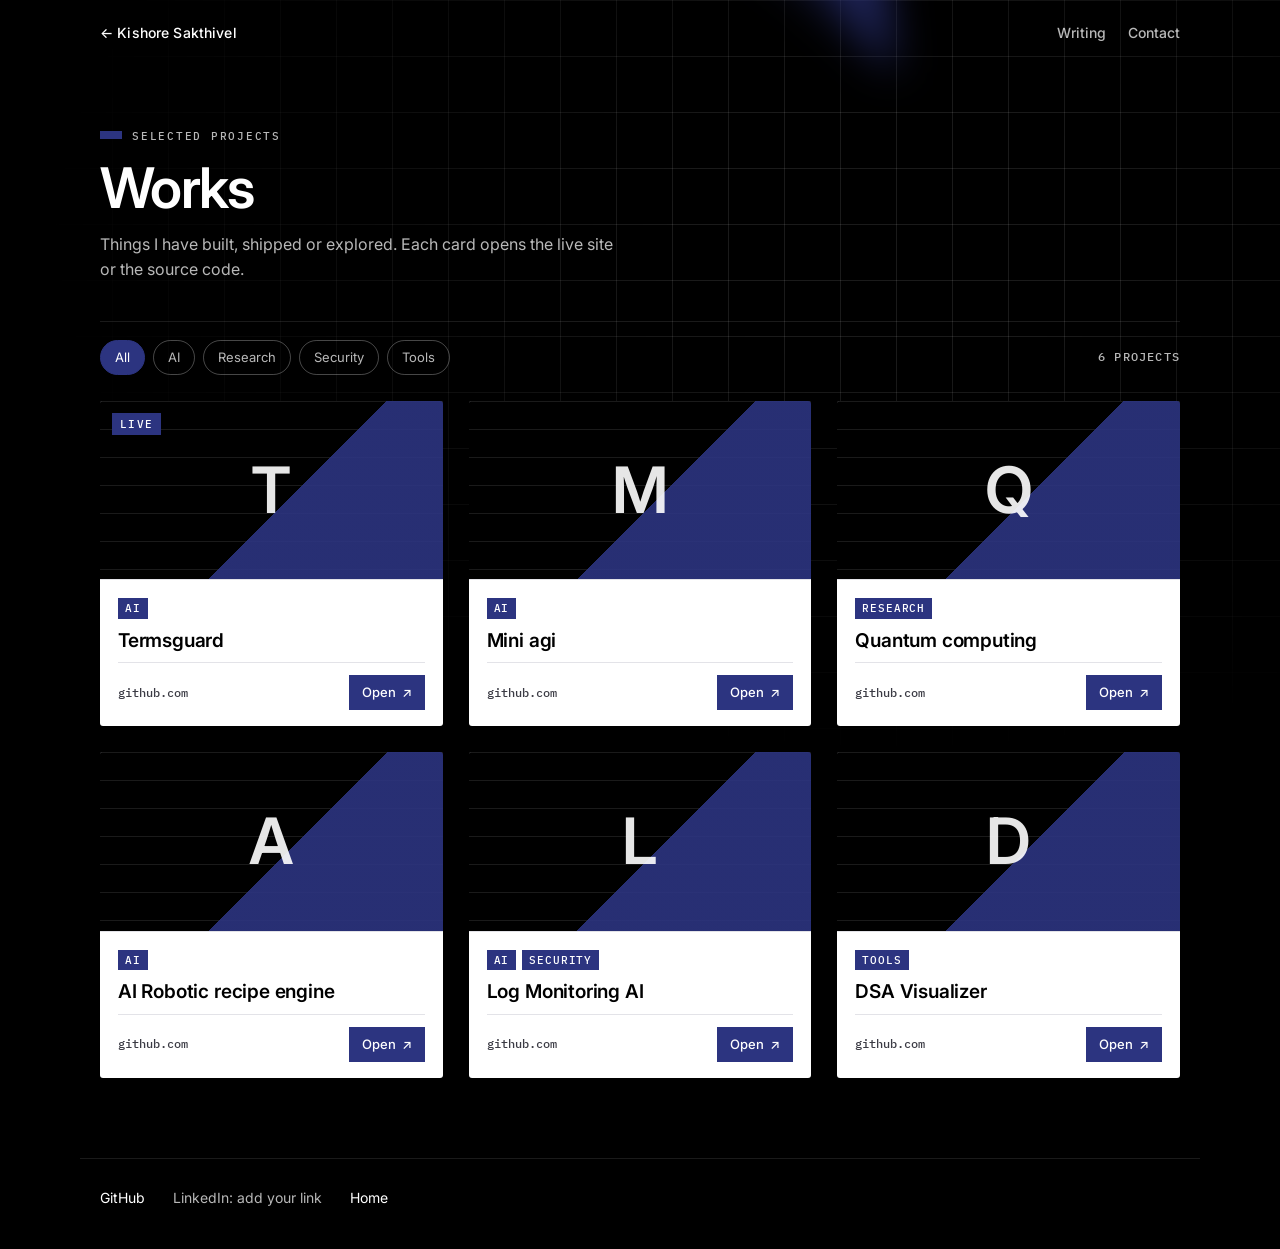
==== works.html @ 1f76fa8b "Add Works page and link it from the Contact section Co-Authored-By: Claude Sonnet 5.5 <noreply@anthr" ====
<!DOCTYPE html>
<html lang="en">
<head>
<meta charset="utf-8">
<meta name="viewport" content="width=device-width, initial-scale=1, viewport-fit=cover">
<meta name="color-scheme" content="dark">
<meta name="theme-color" content="#000000">
<title>Works — Kishore Sakthivel</title>
<meta name="description" content="Projects by Kishore Sakthivel: AI systems, document parsing, security tooling and research experiments.">
<link rel="icon" href="data:image/svg+xml,%3Csvg xmlns='http://www.w3.org/2000/svg' viewBox='0 0 32 32'%3E%3Crect width='32' height='32' fill='%23000'/%3E%3Crect x='7' y='7' width='18' height='18' fill='%232C3480'/%3E%3C/svg%3E">
<link rel="preconnect" href="https://fonts.googleapis.com">
<link rel="preconnect" href="https://fonts.gstatic.com" crossorigin>
<link href="https://fonts.googleapis.com/css2?family=Inter:wght@400;500;600&family=IBM+Plex+Mono:wght@400;500&display=swap" rel="stylesheet">
<link rel="stylesheet" href="works.css">
</head>
<body>
<div class="bg" aria-hidden="true"><i class="grid"></i><i class="beam"></i></div>

<header class="top">
  <a class="back" href="index.html">← Kishore Sakthivel</a>
  <nav><a href="index.html#/writing">Writing</a><a href="index.html#contact">Contact</a></nav>
</header>

<main class="page">
  <section class="intro">
    <p class="label">Selected projects</p>
    <h1>Works</h1>
    <p class="lede">Things I have built, shipped or explored. Each card opens the live site or the source code.</p>
    <div class="bar">
      <div class="filters" id="filters" role="group" aria-label="Filter projects"></div>
      <p class="count" id="count" aria-live="polite"></p>
    </div>
  </section>

  <!--
    HOW TO ADD OR EDIT A PROJECT
    Copy one <a class="work"> block below and change the link. That is all you must do.
    The title, description and thumbnail are fetched from the link automatically
    (GitHub repos use the GitHub API; other sites use their page title and preview image).

    Optional manual values. Anything you set here wins over the automatic value:
      data-title="Project name"
      data-desc="One or two sentences"
      data-image="https://... or a file in this folder, e.g. images/spatial-parse.png"
      data-tags="AI, Python"     (comma separated; also builds the filter buttons)
      data-status="Live"         (small badge on the thumbnail)
  -->
  <section class="grid-works" id="works">

    <a class="work" href="https://github.com/Kishoresweety/Termsguard" data-tags="AI" data-status="Live"></a>

    <a class="work" href="https://github.com/Kishoresweety/Mini_agi" data-tags="AI"></a>

    <a class="work" href="https://github.com/Kishoresweety/Quantum-computing-" data-tags="Research"></a>

    <a class="work" href="https://github.com/Kishoresweety/AI-Robotic-recipe-engine" data-tags="AI"></a>

    <a class="work" href="https://github.com/Kishoresweety/Log-Monitoring-AI" data-tags="AI, Security"></a>

    <a class="work" href="https://github.com/Kishoresweety/DSA--Visualizer" data-tags="Tools"></a>

  </section>

  <p class="empty" id="empty" hidden>No projects with this tag.</p>
</main>

<footer class="foot">
  <a href="https://github.com/Kishoresweety" target="_blank" rel="noopener noreferrer">GitHub</a>
  <span>LinkedIn: add your link</span>
  <a href="index.html">Home</a>
</footer>

<script src="works.js"></script>
</body>
</html>
---- works.css ----
/* Works page.
   Colour plan, roughly 50 / 30 / 10:
   50%  black  #000000  page background and the beam scene
   30%  white  #ffffff  project cards and headings
   10%  blue   #2C3480  beam light, tag chips, buttons, hover block shadow
   Blue is too dark to read as text on black (about 1.9:1), so it is only used as a fill, a glow
   or a shadow. Text on blue is white (about 11:1). */
:root {
  --black: #000000;
  --white: #ffffff;
  --blue: #2C3480;
  --ink-soft: #3b3b44;          /* body text on white cards */
  --white-soft: rgba(255,255,255,.72);
  --white-faint: rgba(255,255,255,.10);
  --radius: 3px;
  --ease: cubic-bezier(.2,.7,.2,1);
  color-scheme: dark;
}
* { box-sizing: border-box; }
[hidden] { display: none !important; }
html { scroll-behavior: smooth; }
body {
  margin: 0;
  background: var(--black);
  color: var(--white);
  font: 15px/1.6 'Inter', system-ui, sans-serif;
  -webkit-font-smoothing: antialiased;
  min-height: 100%;
  overflow-x: hidden;
}
a { color: inherit; }
a:focus-visible, button:focus-visible { outline: 2px solid var(--white); outline-offset: 3px; box-shadow: 0 0 0 5px var(--blue); }

/* ---------- Background: a measuring beam sweeping over a moving grid ---------- */
.bg { position: fixed; inset: 0; z-index: 0; overflow: hidden; pointer-events: none; }
.bg i { position: absolute; display: block; }
.grid {
  inset: -56px 0 0 0;
  background-image:
    linear-gradient(var(--white-faint) 1px, transparent 1px),
    linear-gradient(90deg, var(--white-faint) 1px, transparent 1px);
  background-size: 56px 56px;
  -webkit-mask-image: radial-gradient(ellipse 85% 70% at 70% 30%, #000 20%, transparent 78%);
          mask-image: radial-gradient(ellipse 85% 70% at 70% 30%, #000 20%, transparent 78%);
  animation: drift 7s linear infinite;
}
.beam {
  width: 160vmax; height: 160vmax;
  left: calc(70% - 80vmax); top: calc(-20% - 60vmax);
  background: conic-gradient(from 0deg at 50% 50%, transparent 0deg, transparent 300deg, rgba(44,52,128,.0) 306deg, rgba(44,52,128,.95) 340deg, rgba(44,52,128,.0) 360deg);
  -webkit-mask-image: radial-gradient(circle at 50% 50%, #000 0, #000 28%, transparent 50%);
          mask-image: radial-gradient(circle at 50% 50%, #000 0, #000 28%, transparent 50%);
  filter: blur(20px);
  transform-origin: 50% 50%;
  animation: sweep 28s ease-in-out infinite alternate;
  will-change: transform;
}
@keyframes drift { to { transform: translateY(56px); } }
@keyframes sweep { from { transform: rotate(-38deg); } to { transform: rotate(38deg); } }

/* ---------- Layout ---------- */
.top, .page, .foot { position: relative; z-index: 1; width: 100%; max-width: 1120px; margin-inline: auto; padding-inline: 20px; }
.top { display: flex; justify-content: space-between; align-items: center; gap: 16px; padding-top: calc(22px + env(safe-area-inset-top, 0px)); }
.top a { text-decoration: none; font-size: 14px; font-weight: 500; }
.back { letter-spacing: .01em; }
.top nav { display: flex; gap: 22px; }
.top nav a { color: var(--white-soft); transition: color .2s; }
.top nav a:hover, .back:hover { color: var(--white); }
.page { padding-top: clamp(40px, 8vw, 84px); padding-bottom: 80px; }

.label { margin: 0 0 14px; font: 500 11px/1.5 'IBM Plex Mono', monospace; letter-spacing: .16em; text-transform: uppercase; color: var(--white-soft); }
.label::before { content: ""; display: inline-block; width: 22px; height: 8px; background: var(--blue); margin-right: 10px; vertical-align: 1px; }
h1 { margin: 0 0 14px; font-size: clamp(34px, 5.4vw, 56px); line-height: 1.05; letter-spacing: -.03em; font-weight: 600; text-wrap: balance; }
.lede { margin: 0; max-width: 520px; color: var(--white-soft); font-size: 16px; }
.bar { display: flex; justify-content: space-between; align-items: center; flex-wrap: wrap; gap: 14px; margin: 38px 0 26px; padding-top: 18px; border-top: 1px solid var(--white-faint); }
.filters { display: flex; flex-wrap: wrap; gap: 8px; min-width: 0; }
.filters button {
  font: inherit; font-size: 13px; color: var(--white-soft); background: transparent;
  border: 1px solid rgba(255,255,255,.28); border-radius: 99px; padding: 6px 14px; cursor: pointer;
  transition: background .2s, color .2s, border-color .2s;
}
.filters button:hover { border-color: var(--white); color: var(--white); }
.filters button[aria-pressed="true"] { background: var(--blue); border-color: var(--blue); color: var(--white); }
.count { margin: 0; font: 500 12px/1 'IBM Plex Mono', monospace; letter-spacing: .1em; text-transform: uppercase; color: var(--white-soft); }
.empty { color: var(--white-soft); }

/* ---------- Cards ---------- */
.grid-works { display: grid; grid-template-columns: repeat(auto-fill, minmax(min(100%, 320px), 1fr)); gap: 26px; }
.work {
  display: flex; flex-direction: column; min-width: 0;
  background: var(--white); color: var(--black);
  border-radius: var(--radius); text-decoration: none; overflow: hidden;
  box-shadow: 0 0 0 0 var(--blue);
  transition: transform .35s var(--ease), box-shadow .35s var(--ease);
  animation: rise .7s var(--ease) backwards;
  animation-delay: calc(var(--i, 0) * 70ms);
}
.work:hover, .work:focus-visible { transform: translate(-5px, -5px); box-shadow: 9px 9px 0 0 var(--blue); }
@keyframes rise { from { opacity: 0; transform: translateY(26px); } }

.thumb { position: relative; aspect-ratio: 1.91 / 1; background: #07070d; overflow: hidden; border-bottom: 1px solid #e3e3e8; }
.thumb .ph {
  position: absolute; inset: 0; display: grid; place-items: center;
  font: 600 64px/1 'Inter', sans-serif; color: rgba(255,255,255,.9);
  background:
    linear-gradient(135deg, transparent 0 55%, rgba(44,52,128,.9) 55% 100%),
    linear-gradient(var(--white-faint) 1px, transparent 1px) 0 0 / 100% 28px,
    #000;
}
.thumb img { position: absolute; inset: 0; width: 100%; height: 100%; object-fit: cover; opacity: 0; transition: opacity .5s, transform .6s var(--ease); }
.thumb img.on { opacity: 1; }
.work:hover .thumb img, .work:focus-visible .thumb img { transform: scale(1.045); }
.status { position: absolute; left: 12px; top: 12px; font: 500 10.5px/1 'IBM Plex Mono', monospace; letter-spacing: .12em; text-transform: uppercase; color: var(--white); background: var(--blue); padding: 6px 8px; }

.body { display: flex; flex-direction: column; gap: 10px; padding: 18px 18px 16px; flex: 1; min-width: 0; }
.tags { display: flex; flex-wrap: wrap; gap: 6px; }
.tags span { font: 500 10.5px/1 'IBM Plex Mono', monospace; letter-spacing: .08em; text-transform: uppercase; color: var(--white); background: var(--blue); padding: 5px 7px; }
.t { margin: 0; font-size: 19px; line-height: 1.25; letter-spacing: -.01em; font-weight: 600; overflow-wrap: anywhere; }
.d { margin: 0; color: var(--ink-soft); font-size: 14.5px; line-height: 1.55; display: -webkit-box; -webkit-line-clamp: 4; -webkit-box-orient: vertical; overflow: hidden; }
.d.loading { color: transparent; background: linear-gradient(90deg, #ececf1 25%, #f6f6f9 50%, #ececf1 75%) 0 0 / 200% 100%; border-radius: 2px; min-height: 3.1em; animation: shimmer 1.4s linear infinite; }
@keyframes shimmer { to { background-position: -200% 0; } }
.foot-row { margin-top: auto; padding-top: 12px; display: flex; justify-content: space-between; align-items: center; gap: 12px; border-top: 1px solid #e3e3e8; }
.host { font: 500 11.5px/1.2 'IBM Plex Mono', monospace; color: var(--ink-soft); overflow: hidden; text-overflow: ellipsis; white-space: nowrap; min-width: 0; }
.go { flex: none; font-size: 13px; font-weight: 500; color: var(--white); background: var(--blue); padding: 7px 13px; display: inline-flex; gap: 6px; align-items: center; }
.go b { font-weight: 500; display: inline-block; transition: transform .3s var(--ease); }
.work:hover .go b, .work:focus-visible .go b { transform: translate(3px, -3px); }

.foot { display: flex; flex-wrap: wrap; gap: 8px 28px; padding-block: 28px calc(40px + env(safe-area-inset-bottom, 0px)); border-top: 1px solid var(--white-faint); font-size: 14px; color: var(--white-soft); }
.foot a { text-decoration: none; color: var(--white); }
.foot a:hover { text-decoration: underline; text-underline-offset: 4px; }

@media (max-width: 560px) {
  .grid-works { gap: 20px; }
  .bar { margin-top: 28px; }
}
@media (prefers-reduced-motion: reduce) {
  .grid, .beam, .work, .d.loading { animation: none; }
  .work, .thumb img, .go b { transition: none; }
  .beam { transform: rotate(8deg); }
}
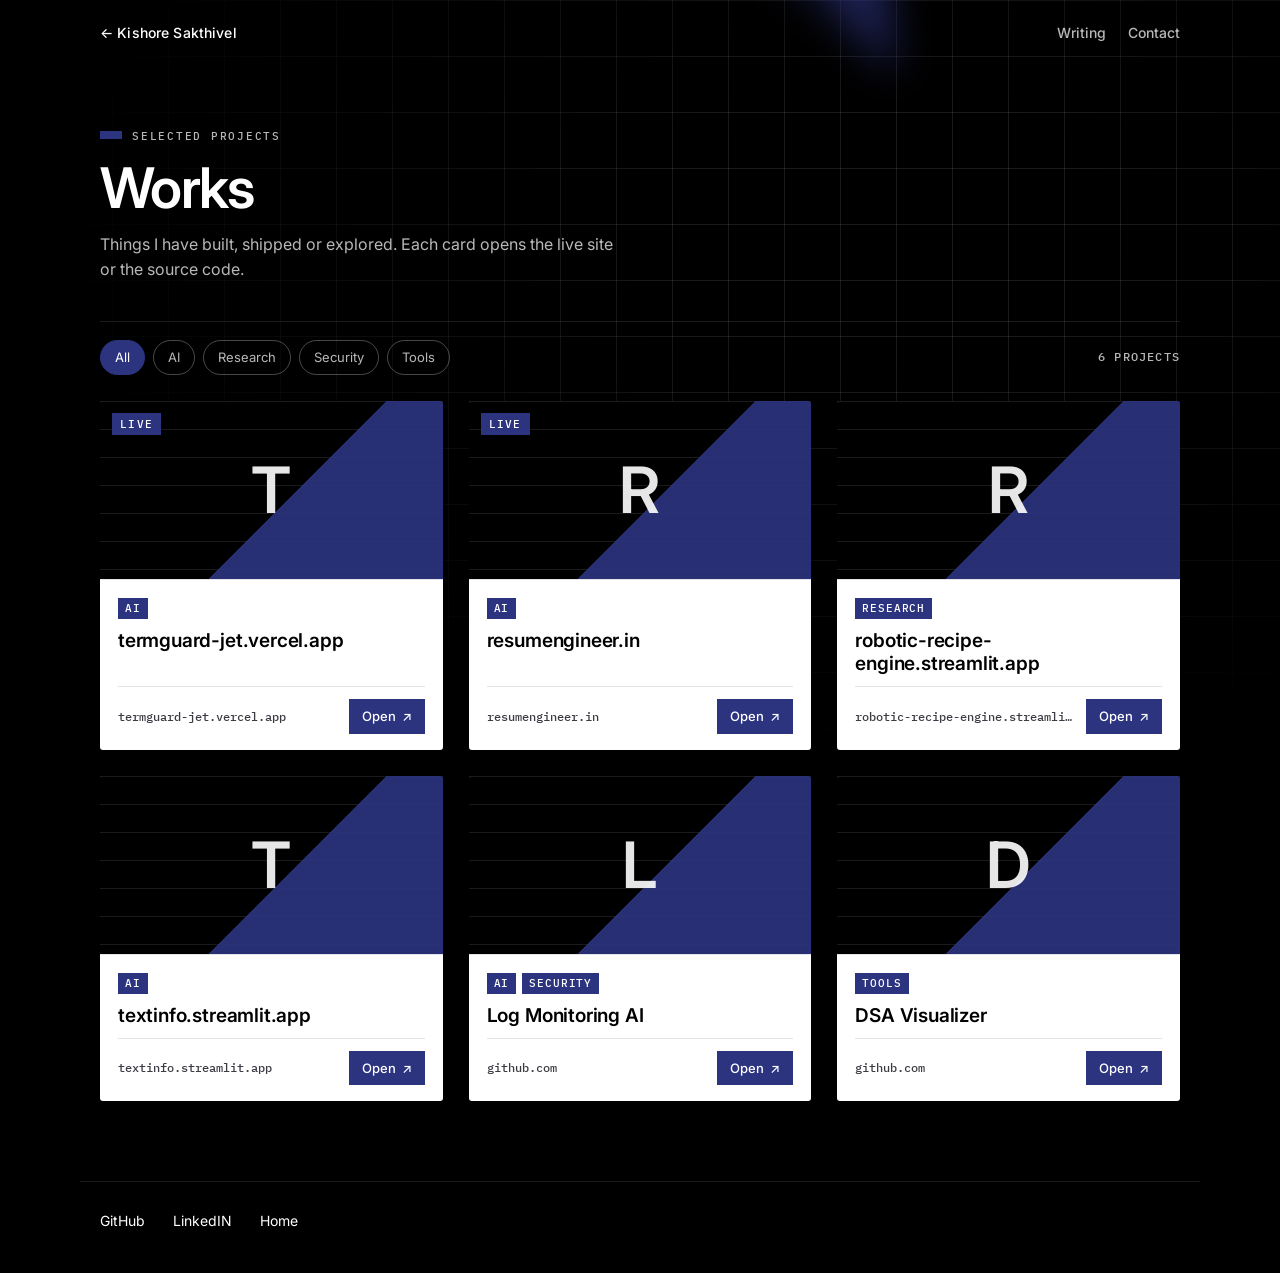
==== commit aa8a3e8f: "Update works.html" ====
--- a/works.html
+++ b/works.html
@@ -47,13 +47,13 @@
   -->
   <section class="grid-works" id="works">
 
-    <a class="work" href="https://github.com/Kishoresweety/Termsguard" data-tags="AI" data-status="Live"></a>
+    <a class="work" href="https://termguard-jet.vercel.app/" data-tags="AI" data-status="Live"></a>
 
-    <a class="work" href="https://github.com/Kishoresweety/Mini_agi" data-tags="AI"></a>
+    <a class="work" href="https://resumengineer.in" data-tags="AI" data-status="Live"></a>
 
-    <a class="work" href="https://github.com/Kishoresweety/Quantum-computing-" data-tags="Research"></a>
+    <a class="work" href="https://robotic-recipe-engine.streamlit.app/" data-tags="Research"></a>
 
-    <a class="work" href="https://github.com/Kishoresweety/AI-Robotic-recipe-engine" data-tags="AI"></a>
+    <a class="work" href="https://textinfo.streamlit.app/" data-tags="AI"></a>
 
     <a class="work" href="https://github.com/Kishoresweety/Log-Monitoring-AI" data-tags="AI, Security"></a>
 
@@ -66,7 +66,7 @@
 
 <footer class="foot">
   <a href="https://github.com/Kishoresweety" target="_blank" rel="noopener noreferrer">GitHub</a>
-  <span>LinkedIn: add your link</span>
+  <a href="https://www.linkedin.com/in/kishore2000">LinkedIN</a>
   <a href="index.html">Home</a>
 </footer>
 
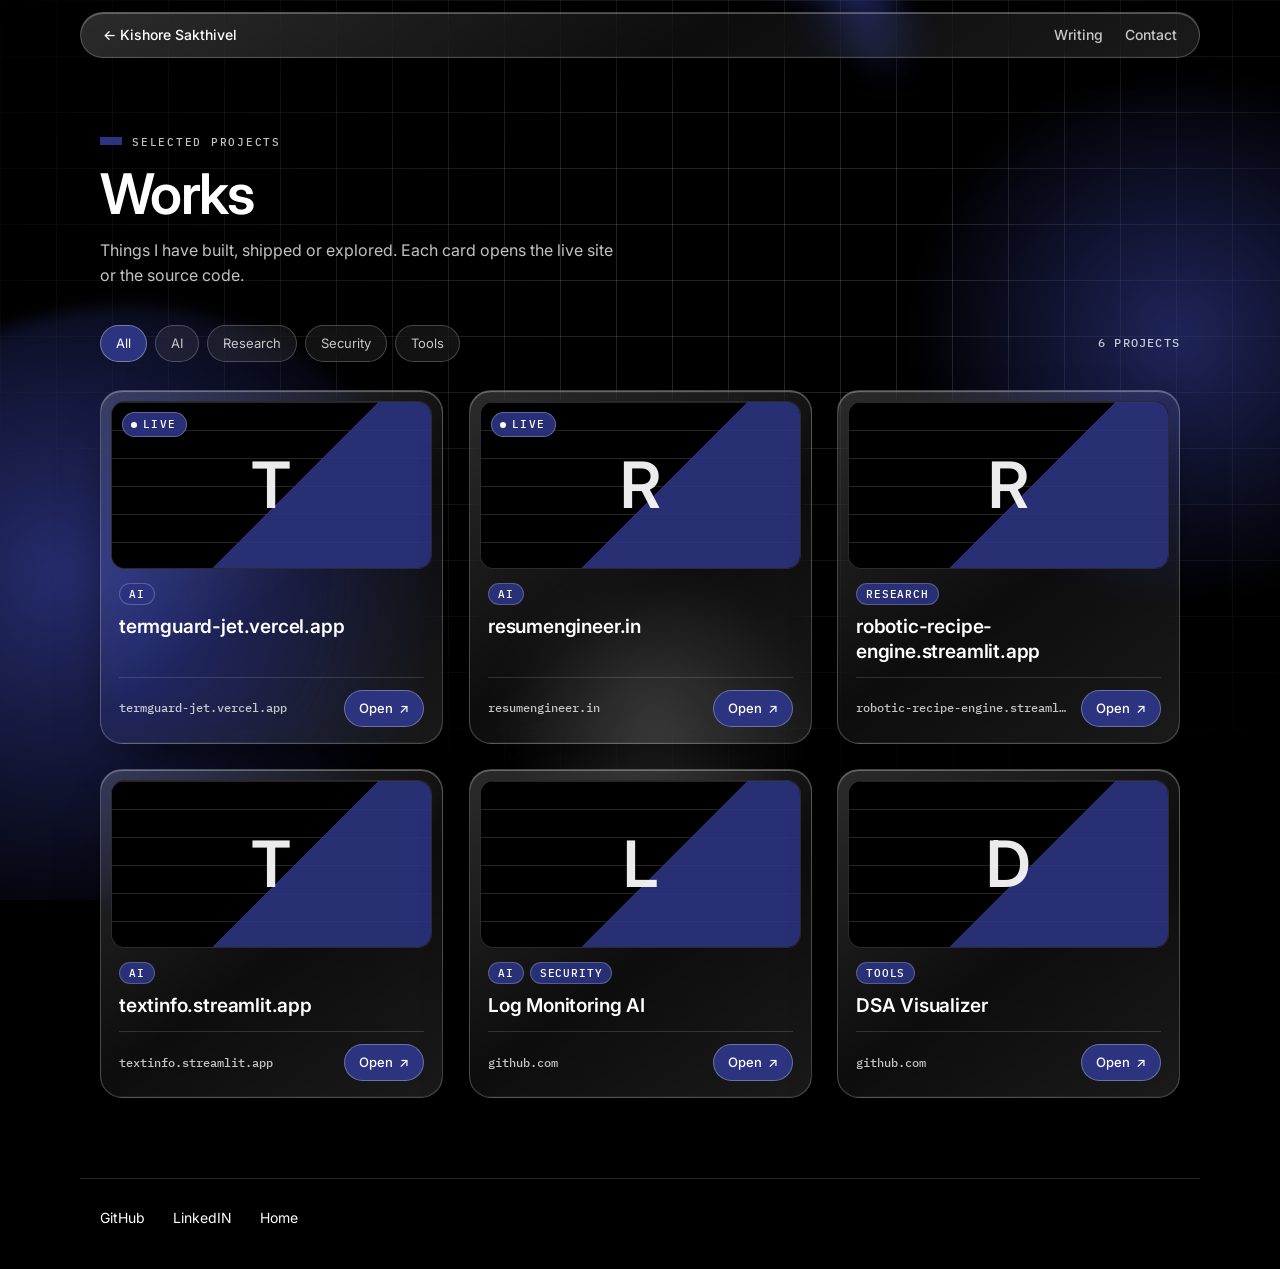
==== commit c9b60bd9: "Works page: glassmorphism cards, orbs and richer card motion Co-Authored-By: Claude Sonnet 5.5 <nore" ====
--- a/works.html
+++ b/works.html
@@ -14,7 +14,7 @@
 <link rel="stylesheet" href="works.css">
 </head>
 <body>
-<div class="bg" aria-hidden="true"><i class="grid"></i><i class="beam"></i></div>
+<div class="bg" aria-hidden="true"><i class="grid"></i><i class="orb o1"></i><i class="orb o2"></i><i class="orb o3"></i><i class="beam"></i></div>
 
 <header class="top">
   <a class="back" href="index.html">← Kishore Sakthivel</a>
--- a/works.css
+++ b/works.css
@@ -1,18 +1,20 @@
-/* Works page.
+/* Works page: glassmorphism on a black scene.
    Colour plan, roughly 50 / 30 / 10:
-   50%  black  #000000  page background and the beam scene
-   30%  white  #ffffff  project cards and headings
-   10%  blue   #2C3480  beam light, tag chips, buttons, hover block shadow
-   Blue is too dark to read as text on black (about 1.9:1), so it is only used as a fill, a glow
-   or a shadow. Text on blue is white (about 11:1). */
+   50%  black  #000000  page background and the scene behind the glass
+   30%  white  #ffffff  frosted glass tint, text, borders and highlights
+   10%  blue   #2C3480  light beam, orbs, tag chips, buttons and the hover glow
+   Blue is too dark to read as text on black (about 1.9:1), so it is only used as a fill, a glow or a border.
+   Text on blue is white (about 11:1). */
+@property --spin { syntax: '<angle>'; inherits: false; initial-value: 0deg; }
+
 :root {
   --black: #000000;
   --white: #ffffff;
   --blue: #2C3480;
-  --ink-soft: #3b3b44;          /* body text on white cards */
-  --white-soft: rgba(255,255,255,.72);
-  --white-faint: rgba(255,255,255,.10);
-  --radius: 3px;
+  --text-soft: rgba(255,255,255,.76);
+  --line: rgba(255,255,255,.14);
+  --glass: linear-gradient(145deg, rgba(255,255,255,.17), rgba(255,255,255,.05) 55%, rgba(255,255,255,.10));
+  --glass-line: rgba(255,255,255,.22);
   --ease: cubic-bezier(.2,.7,.2,1);
   color-scheme: dark;
 }
@@ -20,121 +22,190 @@
 [hidden] { display: none !important; }
 html { scroll-behavior: smooth; }
 body {
-  margin: 0;
-  background: var(--black);
-  color: var(--white);
+  margin: 0; min-height: 100%;
+  background: var(--black); color: var(--white);
   font: 15px/1.6 'Inter', system-ui, sans-serif;
   -webkit-font-smoothing: antialiased;
-  min-height: 100%;
   overflow-x: hidden;
 }
 a { color: inherit; }
 a:focus-visible, button:focus-visible { outline: 2px solid var(--white); outline-offset: 3px; box-shadow: 0 0 0 5px var(--blue); }
 
-/* ---------- Background: a measuring beam sweeping over a moving grid ---------- */
+/* ---------- Scene: a measuring beam over a drifting grid, with three soft orbs for the glass to frost ---------- */
 .bg { position: fixed; inset: 0; z-index: 0; overflow: hidden; pointer-events: none; }
 .bg i { position: absolute; display: block; }
 .grid {
   inset: -56px 0 0 0;
-  background-image:
-    linear-gradient(var(--white-faint) 1px, transparent 1px),
-    linear-gradient(90deg, var(--white-faint) 1px, transparent 1px);
+  background-image: linear-gradient(var(--line) 1px, transparent 1px), linear-gradient(90deg, var(--line) 1px, transparent 1px);
   background-size: 56px 56px;
-  -webkit-mask-image: radial-gradient(ellipse 85% 70% at 70% 30%, #000 20%, transparent 78%);
-          mask-image: radial-gradient(ellipse 85% 70% at 70% 30%, #000 20%, transparent 78%);
+  -webkit-mask-image: radial-gradient(ellipse 90% 75% at 60% 35%, #000 15%, transparent 78%);
+          mask-image: radial-gradient(ellipse 90% 75% at 60% 35%, #000 15%, transparent 78%);
   animation: drift 7s linear infinite;
 }
 .beam {
-  width: 160vmax; height: 160vmax;
-  left: calc(70% - 80vmax); top: calc(-20% - 60vmax);
-  background: conic-gradient(from 0deg at 50% 50%, transparent 0deg, transparent 300deg, rgba(44,52,128,.0) 306deg, rgba(44,52,128,.95) 340deg, rgba(44,52,128,.0) 360deg);
+  width: 160vmax; height: 160vmax; left: calc(70% - 80vmax); top: calc(-20% - 60vmax);
+  background: conic-gradient(from 0deg at 50% 50%, transparent 0deg, transparent 300deg, rgba(44,52,128,0) 306deg, rgba(44,52,128,.95) 340deg, rgba(44,52,128,0) 360deg);
   -webkit-mask-image: radial-gradient(circle at 50% 50%, #000 0, #000 28%, transparent 50%);
           mask-image: radial-gradient(circle at 50% 50%, #000 0, #000 28%, transparent 50%);
   filter: blur(20px);
-  transform-origin: 50% 50%;
   animation: sweep 28s ease-in-out infinite alternate;
   will-change: transform;
 }
-@keyframes drift { to { transform: translateY(56px); } }
-@keyframes sweep { from { transform: rotate(-38deg); } to { transform: rotate(38deg); } }
+.orb { border-radius: 50%; filter: blur(8px); will-change: transform; }
+.o1 { width: 52vmax; height: 52vmax; left: -16vmax; top: 34%; background: radial-gradient(circle at 40% 40%, rgba(44,52,128,.85), rgba(44,52,128,0) 68%); animation: roam1 26s ease-in-out infinite alternate; }
+.o2 { width: 44vmax; height: 44vmax; right: -14vmax; top: 6%; background: radial-gradient(circle at 50% 50%, rgba(44,52,128,.7), rgba(44,52,128,0) 68%); animation: roam2 31s ease-in-out infinite alternate; }
+.o3 { width: 26vmax; height: 26vmax; left: 38%; top: 62%; background: radial-gradient(circle at 50% 50%, rgba(255,255,255,.16), rgba(255,255,255,0) 68%); animation: roam3 24s ease-in-out infinite alternate; }
+@keyframes drift  { to { transform: translateY(56px); } }
+@keyframes sweep  { from { transform: rotate(-38deg); } to { transform: rotate(38deg); } }
+@keyframes roam1  { to { transform: translate(14vmax, -10vmax) scale(1.12); } }
+@keyframes roam2  { to { transform: translate(-12vmax, 14vmax) scale(.9); } }
+@keyframes roam3  { to { transform: translate(-18vmax, -12vmax) scale(1.2); } }
 
 /* ---------- Layout ---------- */
-.top, .page, .foot { position: relative; z-index: 1; width: 100%; max-width: 1120px; margin-inline: auto; padding-inline: 20px; }
-.top { display: flex; justify-content: space-between; align-items: center; gap: 16px; padding-top: calc(22px + env(safe-area-inset-top, 0px)); }
+.page, .foot { position: relative; z-index: 1; width: 100%; max-width: 1120px; margin-inline: auto; padding-inline: 20px; }
+.top {
+  position: sticky; top: calc(12px + env(safe-area-inset-top, 0px)); z-index: 5;
+  width: min(1120px, calc(100% - 32px)); margin: calc(12px + env(safe-area-inset-top, 0px)) auto 0;
+  display: flex; justify-content: space-between; align-items: center; gap: 16px;
+  padding: 11px 22px; border-radius: 99px;
+  background: var(--glass); border: 1px solid var(--glass-line);
+  -webkit-backdrop-filter: blur(18px) saturate(150%); backdrop-filter: blur(18px) saturate(150%);
+  box-shadow: inset 0 1px 0 rgba(255,255,255,.28), 0 14px 30px -18px rgba(0,0,0,.9);
+}
 .top a { text-decoration: none; font-size: 14px; font-weight: 500; }
-.back { letter-spacing: .01em; }
 .top nav { display: flex; gap: 22px; }
-.top nav a { color: var(--white-soft); transition: color .2s; }
+.top nav a { color: var(--text-soft); transition: color .2s; }
 .top nav a:hover, .back:hover { color: var(--white); }
-.page { padding-top: clamp(40px, 8vw, 84px); padding-bottom: 80px; }
-
-.label { margin: 0 0 14px; font: 500 11px/1.5 'IBM Plex Mono', monospace; letter-spacing: .16em; text-transform: uppercase; color: var(--white-soft); }
+.page { padding-top: clamp(36px, 7vw, 76px); padding-bottom: 80px; }
+
+.label { margin: 0 0 14px; font: 500 11px/1.5 'IBM Plex Mono', monospace; letter-spacing: .16em; text-transform: uppercase; color: var(--text-soft); }
 .label::before { content: ""; display: inline-block; width: 22px; height: 8px; background: var(--blue); margin-right: 10px; vertical-align: 1px; }
 h1 { margin: 0 0 14px; font-size: clamp(34px, 5.4vw, 56px); line-height: 1.05; letter-spacing: -.03em; font-weight: 600; text-wrap: balance; }
-.lede { margin: 0; max-width: 520px; color: var(--white-soft); font-size: 16px; }
-.bar { display: flex; justify-content: space-between; align-items: center; flex-wrap: wrap; gap: 14px; margin: 38px 0 26px; padding-top: 18px; border-top: 1px solid var(--white-faint); }
+.lede { margin: 0; max-width: 520px; color: var(--text-soft); font-size: 16px; }
+.bar { display: flex; justify-content: space-between; align-items: center; flex-wrap: wrap; gap: 14px; margin: 36px 0 28px; }
 .filters { display: flex; flex-wrap: wrap; gap: 8px; min-width: 0; }
 .filters button {
-  font: inherit; font-size: 13px; color: var(--white-soft); background: transparent;
-  border: 1px solid rgba(255,255,255,.28); border-radius: 99px; padding: 6px 14px; cursor: pointer;
-  transition: background .2s, color .2s, border-color .2s;
-}
-.filters button:hover { border-color: var(--white); color: var(--white); }
-.filters button[aria-pressed="true"] { background: var(--blue); border-color: var(--blue); color: var(--white); }
-.count { margin: 0; font: 500 12px/1 'IBM Plex Mono', monospace; letter-spacing: .1em; text-transform: uppercase; color: var(--white-soft); }
-.empty { color: var(--white-soft); }
-
-/* ---------- Cards ---------- */
+  font: inherit; font-size: 13px; color: var(--text-soft); cursor: pointer;
+  background: rgba(255,255,255,.07); border: 1px solid var(--glass-line); border-radius: 99px; padding: 7px 15px;
+  -webkit-backdrop-filter: blur(10px); backdrop-filter: blur(10px);
+  transition: background .25s, color .25s, border-color .25s, transform .25s var(--ease);
+}
+.filters button:hover { color: var(--white); border-color: rgba(255,255,255,.5); transform: translateY(-2px); }
+.filters button[aria-pressed="true"] { background: var(--blue); border-color: rgba(255,255,255,.35); color: var(--white); }
+.count { margin: 0; font: 500 12px/1 'IBM Plex Mono', monospace; letter-spacing: .1em; text-transform: uppercase; color: var(--text-soft); }
+.empty { color: var(--text-soft); }
+
+/* ---------- Glass cards ---------- */
 .grid-works { display: grid; grid-template-columns: repeat(auto-fill, minmax(min(100%, 320px), 1fr)); gap: 26px; }
 .work {
-  display: flex; flex-direction: column; min-width: 0;
-  background: var(--white); color: var(--black);
-  border-radius: var(--radius); text-decoration: none; overflow: hidden;
-  box-shadow: 0 0 0 0 var(--blue);
-  transition: transform .35s var(--ease), box-shadow .35s var(--ease);
-  animation: rise .7s var(--ease) backwards;
-  animation-delay: calc(var(--i, 0) * 70ms);
-}
-.work:hover, .work:focus-visible { transform: translate(-5px, -5px); box-shadow: 9px 9px 0 0 var(--blue); }
-@keyframes rise { from { opacity: 0; transform: translateY(26px); } }
-
-.thumb { position: relative; aspect-ratio: 1.91 / 1; background: #07070d; overflow: hidden; border-bottom: 1px solid #e3e3e8; }
+  position: relative; isolation: isolate; display: flex; flex-direction: column; min-width: 0;
+  padding: 10px; border-radius: 22px; color: var(--white); text-decoration: none;
+  background: var(--glass); border: 1px solid var(--glass-line);
+  -webkit-backdrop-filter: blur(16px) saturate(150%); backdrop-filter: blur(16px) saturate(150%);
+  box-shadow: inset 0 1px 0 rgba(255,255,255,.3), inset 0 -1px 0 rgba(255,255,255,.05), 0 26px 50px -26px rgba(0,0,0,.95);
+  transform: perspective(900px) rotateX(var(--rx, 0deg)) rotateY(var(--ry, 0deg)) translateY(var(--lift, 0px));
+  transition:
+    transform .3s ease-out, box-shadow .45s var(--ease), border-color .45s,
+    opacity .9s var(--ease) var(--d, 0ms), filter .9s var(--ease) var(--d, 0ms),
+    scale .9s var(--ease) var(--d, 0ms), translate .9s var(--ease) var(--d, 0ms);
+}
+/* Scroll reveal: blur in, rise and settle. Classes are added by works.js. */
+.work.pre:not(.in) { opacity: 0; filter: blur(12px); scale: .94; translate: 0 34px; }
+.work.in { animation: bob 7s ease-in-out calc(1.4s + var(--d, 0ms)) infinite alternate; }
+.work.in:nth-child(even) { animation-duration: 8.4s; }
+.work.in:nth-child(3n) { animation-duration: 9.6s; }
+@keyframes bob { from { translate: 0 0; } to { translate: 0 -6px; } }
+
+.work:hover, .work:focus-visible {
+  --lift: -6px; animation-play-state: paused; border-color: rgba(255,255,255,.4);
+  box-shadow: inset 0 1px 0 rgba(255,255,255,.45), 0 0 0 1px rgba(44,52,128,.9), 0 30px 60px -20px rgba(44,52,128,.95), 0 0 70px -10px rgba(44,52,128,.9);
+}
+/* Edge light: a bright arc travels around the border on hover */
+.work::before {
+  content: ""; position: absolute; inset: -1px; border-radius: inherit; padding: 1px; pointer-events: none; z-index: 2;
+  background: conic-gradient(from var(--spin), transparent 0 58%, rgba(255,255,255,.95) 76%, #2C3480 88%, transparent 96%);
+  -webkit-mask: linear-gradient(#000 0 0) content-box, linear-gradient(#000 0 0); -webkit-mask-composite: xor;
+          mask: linear-gradient(#000 0 0) content-box exclude, linear-gradient(#000 0 0);
+  opacity: 0; transition: opacity .4s; animation: spin 3.2s linear infinite;
+}
+/* Sheen: a soft highlight that follows the pointer */
+.work::after {
+  content: ""; position: absolute; inset: 0; border-radius: inherit; pointer-events: none; z-index: 1;
+  background: radial-gradient(360px circle at var(--mx, 50%) var(--my, 0%), rgba(255,255,255,.2), transparent 45%);
+  opacity: 0; transition: opacity .4s;
+}
+.work:hover::before, .work:focus-visible::before, .work:hover::after, .work:focus-visible::after { opacity: 1; }
+@keyframes spin { to { --spin: 360deg; } }
+
+.thumb { position: relative; aspect-ratio: 1.91 / 1; border-radius: 14px; overflow: hidden; background: #07070d; border: 1px solid var(--line); }
 .thumb .ph {
   position: absolute; inset: 0; display: grid; place-items: center;
-  font: 600 64px/1 'Inter', sans-serif; color: rgba(255,255,255,.9);
-  background:
-    linear-gradient(135deg, transparent 0 55%, rgba(44,52,128,.9) 55% 100%),
-    linear-gradient(var(--white-faint) 1px, transparent 1px) 0 0 / 100% 28px,
-    #000;
-}
-.thumb img { position: absolute; inset: 0; width: 100%; height: 100%; object-fit: cover; opacity: 0; transition: opacity .5s, transform .6s var(--ease); }
+  font: 600 64px/1 'Inter', sans-serif; color: rgba(255,255,255,.92);
+  background: linear-gradient(135deg, transparent 0 55%, rgba(44,52,128,.9) 55% 100%), linear-gradient(var(--line) 1px, transparent 1px) 0 0 / 100% 28px, #000;
+}
+.thumb img { position: absolute; inset: 0; width: 100%; height: 100%; object-fit: cover; opacity: 0; transition: opacity .6s, transform .8s var(--ease); }
 .thumb img.on { opacity: 1; }
-.work:hover .thumb img, .work:focus-visible .thumb img { transform: scale(1.045); }
-.status { position: absolute; left: 12px; top: 12px; font: 500 10.5px/1 'IBM Plex Mono', monospace; letter-spacing: .12em; text-transform: uppercase; color: var(--white); background: var(--blue); padding: 6px 8px; }
-
-.body { display: flex; flex-direction: column; gap: 10px; padding: 18px 18px 16px; flex: 1; min-width: 0; }
+.work:hover .thumb img, .work:focus-visible .thumb img { transform: scale(1.07); }
+/* Scan: a light bar sweeps across the thumbnail each time you hover */
+.thumb::after {
+  content: ""; position: absolute; inset: 0; pointer-events: none;
+  background: linear-gradient(105deg, transparent 38%, rgba(255,255,255,.34) 50%, transparent 62%);
+  transform: translateX(-130%);
+}
+.work:hover .thumb::after, .work:focus-visible .thumb::after { transform: translateX(130%); transition: transform 1s var(--ease); }
+.status {
+  position: absolute; left: 10px; top: 10px; font: 500 10.5px/1 'IBM Plex Mono', monospace; letter-spacing: .12em; text-transform: uppercase;
+  color: var(--white); background: rgba(44,52,128,.92); border: 1px solid rgba(255,255,255,.28); border-radius: 99px; padding: 6px 10px 6px 8px;
+}
+.status::before { content: ""; display: inline-block; width: 6px; height: 6px; margin-right: 6px; border-radius: 50%; background: var(--white); animation: pulse 1.8s ease-in-out infinite; }
+@keyframes pulse { 50% { opacity: .25; transform: scale(.7); } }
+
+.body { display: flex; flex-direction: column; align-items: flex-start; gap: 10px; padding: 14px 8px 6px; flex: 1; min-width: 0; }
 .tags { display: flex; flex-wrap: wrap; gap: 6px; }
-.tags span { font: 500 10.5px/1 'IBM Plex Mono', monospace; letter-spacing: .08em; text-transform: uppercase; color: var(--white); background: var(--blue); padding: 5px 7px; }
-.t { margin: 0; font-size: 19px; line-height: 1.25; letter-spacing: -.01em; font-weight: 600; overflow-wrap: anywhere; }
-.d { margin: 0; color: var(--ink-soft); font-size: 14.5px; line-height: 1.55; display: -webkit-box; -webkit-line-clamp: 4; -webkit-box-orient: vertical; overflow: hidden; }
-.d.loading { color: transparent; background: linear-gradient(90deg, #ececf1 25%, #f6f6f9 50%, #ececf1 75%) 0 0 / 200% 100%; border-radius: 2px; min-height: 3.1em; animation: shimmer 1.4s linear infinite; }
+.tags span {
+  font: 500 10.5px/1 'IBM Plex Mono', monospace; letter-spacing: .08em; text-transform: uppercase; color: var(--white);
+  background: rgba(44,52,128,.9); border: 1px solid rgba(255,255,255,.22); border-radius: 99px; padding: 5px 9px;
+  transition: transform .4s var(--ease), background .3s;
+}
+.work:hover .tags span, .work:focus-visible .tags span { transform: translateY(-2px); }
+.work:hover .tags span:nth-child(2) { transition-delay: .05s; }
+.work:hover .tags span:nth-child(3) { transition-delay: .1s; }
+.t {
+  margin: 0; font-size: 19px; line-height: 1.3; letter-spacing: -.01em; font-weight: 600; overflow-wrap: anywhere;
+  background: linear-gradient(var(--white), var(--white)) 0 100% / 0 2px no-repeat; padding-bottom: 2px;
+  transition: background-size .55s var(--ease);
+}
+.work:hover .t, .work:focus-visible .t { background-size: 100% 2px; }
+.d { align-self: stretch; margin: 0; color: var(--text-soft); font-size: 14.5px; line-height: 1.55; display: -webkit-box; -webkit-line-clamp: 4; -webkit-box-orient: vertical; overflow: hidden; }
+.d.loading { color: transparent; border-radius: 6px; min-height: 3.1em; background: linear-gradient(90deg, rgba(255,255,255,.06) 25%, rgba(255,255,255,.16) 50%, rgba(255,255,255,.06) 75%) 0 0 / 200% 100%; animation: shimmer 1.4s linear infinite; }
 @keyframes shimmer { to { background-position: -200% 0; } }
-.foot-row { margin-top: auto; padding-top: 12px; display: flex; justify-content: space-between; align-items: center; gap: 12px; border-top: 1px solid #e3e3e8; }
-.host { font: 500 11.5px/1.2 'IBM Plex Mono', monospace; color: var(--ink-soft); overflow: hidden; text-overflow: ellipsis; white-space: nowrap; min-width: 0; }
-.go { flex: none; font-size: 13px; font-weight: 500; color: var(--white); background: var(--blue); padding: 7px 13px; display: inline-flex; gap: 6px; align-items: center; }
-.go b { font-weight: 500; display: inline-block; transition: transform .3s var(--ease); }
-.work:hover .go b, .work:focus-visible .go b { transform: translate(3px, -3px); }
-
-.foot { display: flex; flex-wrap: wrap; gap: 8px 28px; padding-block: 28px calc(40px + env(safe-area-inset-bottom, 0px)); border-top: 1px solid var(--white-faint); font-size: 14px; color: var(--white-soft); }
+.foot-row { align-self: stretch; margin-top: auto; padding-top: 12px; display: flex; justify-content: space-between; align-items: center; gap: 12px; border-top: 1px solid var(--line); }
+.host { font: 500 11.5px/1.2 'IBM Plex Mono', monospace; color: var(--text-soft); overflow: hidden; text-overflow: ellipsis; white-space: nowrap; min-width: 0; }
+.go {
+  flex: none; display: inline-flex; gap: 6px; align-items: center; font-size: 13px; font-weight: 500; color: var(--white);
+  background: var(--blue); border: 1px solid rgba(255,255,255,.3); border-radius: 99px; padding: 7px 14px;
+  transition: background .3s, color .3s, padding .35s var(--ease);
+}
+.go b { font-weight: 500; display: inline-block; transition: transform .35s var(--ease); }
+.work:hover .go, .work:focus-visible .go { background: var(--white); color: var(--black); padding-inline: 17px; }
+.work:hover .go b, .work:focus-visible .go b { transform: translate(3px, -3px) rotate(8deg); }
+
+.foot { display: flex; flex-wrap: wrap; gap: 8px 28px; padding-block: 28px calc(40px + env(safe-area-inset-bottom, 0px)); border-top: 1px solid var(--line); font-size: 14px; color: var(--text-soft); }
 .foot a { text-decoration: none; color: var(--white); }
 .foot a:hover { text-decoration: underline; text-underline-offset: 4px; }
 
+@supports not ((backdrop-filter: blur(1px)) or (-webkit-backdrop-filter: blur(1px))) {
+  .work, .top { background: rgba(22,22,36,.94); }
+}
+@media (hover: none) { .work:active { scale: .985; } }
 @media (max-width: 560px) {
   .grid-works { gap: 20px; }
   .bar { margin-top: 28px; }
+  .top { padding: 10px 18px; }
 }
 @media (prefers-reduced-motion: reduce) {
-  .grid, .beam, .work, .d.loading { animation: none; }
-  .work, .thumb img, .go b { transition: none; }
+  .grid, .beam, .orb, .work, .work::before, .status::before, .d.loading { animation: none !important; }
+  .work, .thumb img, .go b, .tags span, .t { transition: none !important; }
+  .work.pre:not(.in) { opacity: 1; filter: none; scale: 1; translate: none; }
   .beam { transform: rotate(8deg); }
 }
